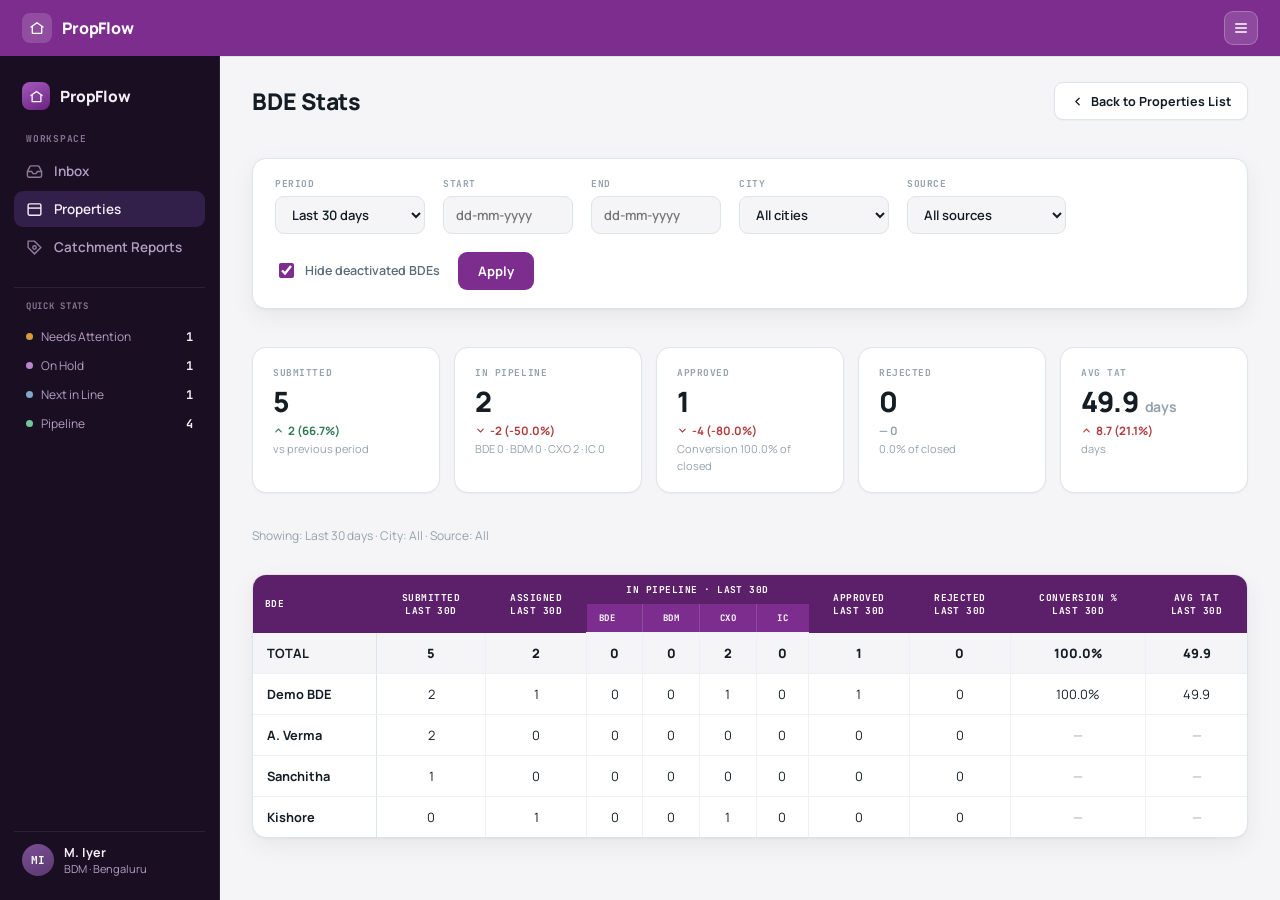
==== bde-stats.html @ 517efff6 "Initial commit: PropFlow UI prototype Static clickable prototype for the PropFlow Django-admin repla" ====
<!doctype html>
<html lang="en">
<head>
<meta charset="utf-8">
<meta name="viewport" content="width=device-width, initial-scale=1">
<title>BDE Stats — PropFlow</title>
<link rel="stylesheet" href="https://fonts.googleapis.com/css2?family=Manrope:wght@400;500;600;700;800&family=JetBrains+Mono:wght@400;500;600&display=swap">
<link rel="stylesheet" href="common.css">
<style>
  .app{width:100%;}
  .wrap{max-width:1240px; margin:0 auto; padding:26px 32px 60px;}
  .head{display:flex; align-items:center; justify-content:space-between; gap:20px; margin-bottom:20px;}
  h1{font-size:23px; font-weight:800; margin:0; letter-spacing:-.01em;}
  .backbtn{height:38px; padding:0 16px; border-radius:9px; background:var(--panel); color:var(--ink); font-size:12.5px; font-weight:700; display:inline-flex; align-items:center; gap:7px; border:1px solid var(--line); box-shadow:var(--shadow-sm); cursor:pointer;}
  .backbtn:hover{border-color:var(--accent); color:var(--accent);}
  .backbtn svg{width:13px;height:13px;}

  .filterbar{border:1px solid var(--line); border-radius:14px; background:var(--panel); box-shadow:var(--shadow-md); padding:18px 22px; display:flex; align-items:flex-end; gap:18px; flex-wrap:wrap; margin-bottom:20px;}
  .ffield{display:flex; flex-direction:column; gap:6px;}
  .ffield label{font-family:'JetBrains Mono',monospace; font-size:9.5px; font-weight:700; letter-spacing:.06em; text-transform:uppercase; color:var(--faint);}
  .ffield select, .ffield input{height:38px; padding:0 12px; border:1px solid var(--line); border-radius:9px; background:var(--paper); font-size:13px; font-weight:600; color:var(--ink); font-family:inherit;}
  .ffield select{min-width:150px; cursor:pointer;}
  .ffield input{width:130px; color:var(--muted);}
  .fcheck{display:flex; align-items:center; gap:8px; font-size:12.5px; font-weight:600; color:var(--muted); padding-bottom:9px;}
  .fcheck input{width:15px;height:15px; accent-color:var(--accent);}
  .applybtn{height:38px; padding:0 20px; border-radius:9px; background:var(--accent); color:#fff; font-size:13px; font-weight:700; border:none; cursor:pointer; box-shadow:var(--shadow-sm);}
  .applybtn:hover{filter:brightness(.96);}

  .kpis{display:grid; grid-template-columns:repeat(5, 1fr); gap:14px; margin-bottom:16px;}
  .kpi{border:1px solid var(--line); border-radius:14px; background:var(--panel); box-shadow:var(--shadow-sm); padding:18px 20px; animation:riseIn .3s ease-out both;}
  .kpi .k{font-family:'JetBrains Mono',monospace; font-size:9.5px; font-weight:700; letter-spacing:.06em; text-transform:uppercase; color:var(--faint); margin-bottom:8px;}
  .kpi .v{font-size:28px; font-weight:800; letter-spacing:-.01em; line-height:1;}
  .kpi .delta{font-size:11.5px; font-weight:700; margin-top:8px; display:flex; align-items:center; gap:4px;}
  .kpi .delta.up{color:var(--good);}
  .kpi .delta.down{color:var(--bad);}
  .kpi .delta svg{width:11px;height:11px;}
  .kpi .sub{font-size:11px; color:var(--faint); margin-top:3px; line-height:1.5;}

  .showing{font-size:12px; color:var(--faint); margin:0 0 12px;}

  .tablewrap{border:1px solid var(--line); border-radius:14px; overflow:hidden; background:var(--panel); box-shadow:var(--shadow-md); overflow-x:auto;}
  table{width:100%; border-collapse:collapse; font-size:12.8px; min-width:820px;}
  thead .grp{background:var(--accent-deep); color:#fff;}
  thead .grp th{font-family:'JetBrains Mono',monospace; font-size:9.5px; font-weight:700; letter-spacing:.05em; text-transform:uppercase; padding:8px 12px; border:none;}
  thead .cols th{background:var(--accent); color:#fff; font-family:'JetBrains Mono',monospace; font-size:9px; font-weight:700; letter-spacing:.05em; text-transform:uppercase; padding:8px 12px; border-right:1px solid rgba(255,255,255,.15);}
  thead .cols th:last-child{border-right:none;}
  th, td{text-align:center; padding:11px 14px; border-bottom:1px solid var(--line-soft); border-right:1px solid var(--line-soft);}
  th:first-child, td:first-child{text-align:left; border-right:1px solid var(--line);}
  tr:last-child td{border-bottom:none;}
  td:last-child, th:last-child{border-right:none;}
  tbody tr.total{background:var(--paper); font-weight:800;}
  tbody tr:not(.total):hover{background:var(--paper);}
  .bdename{font-weight:700;}
  .dash{color:var(--faint);}
</style>
</head>
<body>
<div class="gtopbar">
  <div class="brand">
    <div class="box"><svg viewBox="0 0 24 24" fill="none" stroke="#fff" stroke-width="2" stroke-linecap="round" stroke-linejoin="round"><path d="M3 10.5 12 4l9 6.5"/><path d="M5 9.5V20h14V9.5"/></svg></div>
    <div class="name">PropFlow</div>
  </div>
  <div class="usermenu">
    <div class="usermenu-btn" id="userMenuBtn"><svg viewBox="0 0 24 24" fill="none" stroke="currentColor" stroke-width="2" stroke-linecap="round"><path d="M4 6h16M4 12h16M4 18h16"/></svg></div>
    <div class="usermenu-dd" id="userMenuDd">
      <div class="usermenu-head">
        <div class="av" style="background:linear-gradient(155deg,#7c4f96,#5a3970);">MI</div>
        <div><div class="n">M. Iyer</div><div class="r">BDM &middot; Bengaluru</div></div>
      </div>
      <div class="usermenu-rows">
        <div class="usermenu-row"><span class="k">Email</span><span class="v">m.iyer@savomart.com</span></div>
        <div class="usermenu-row"><span class="k">Role</span><span class="v">BDM</span></div>
        <div class="usermenu-row"><span class="k">City access</span><span class="v">Bengaluru</span></div>
      </div>
      <button class="usermenu-out" id="userMenuSignOut">Sign out</button>
    </div>
  </div>
</div>
<div class="app">
  <div class="side">
    <div class="mark">
      <div class="box"><svg viewBox="0 0 24 24" fill="none" stroke="#fff" stroke-width="2" stroke-linecap="round" stroke-linejoin="round"><path d="M3 10.5 12 4l9 6.5"/><path d="M5 9.5V20h14V9.5"/></svg></div>
      <div class="name">PropFlow</div>
    </div>
    <div class="nav">
      <div class="navlabel">Workspace</div>
      <a class="nitem" href="inbox.html"><svg viewBox="0 0 24 24" fill="none" stroke="currentColor" stroke-width="2"><path d="M22 12h-6l-2 3h-4l-2-3H2"/><path d="M5.45 5.11 2 12v6a2 2 0 0 0 2 2h16a2 2 0 0 0 2-2v-6l-3.45-6.89A2 2 0 0 0 16.76 4H7.24a2 2 0 0 0-1.79 1.11Z"/></svg>Inbox</a>
      <a class="nitem on" href="dashboard.html"><svg viewBox="0 0 24 24" fill="none" stroke="currentColor" stroke-width="2"><rect x="3" y="4" width="18" height="16" rx="2"/><path d="M3 10h18"/></svg>Properties</a>
      <a class="nitem" href="catchment-reports.html"><svg viewBox="0 0 24 24" fill="none" stroke="currentColor" stroke-width="2"><path d="M3 3v9l9 9 9-9-9-9z"/><circle cx="12" cy="12" r="2.4"/></svg>Catchment Reports</a>
    </div>
    <div class="sidestats" id="sideStats"></div>
    <div class="sidebottom">
      <div class="av" style="width:32px;height:32px;font-size:11px;background:linear-gradient(155deg,#7c4f96,#5a3970);">MI</div>
      <div><div class="who-name">M. Iyer</div><div class="who-role">BDM &middot; Bengaluru</div></div>
    </div>
  </div>

  <div class="main">
    <div class="wrap">
      <div class="head">
        <h1>BDE Stats</h1>
        <a class="backbtn" href="dashboard.html"><svg viewBox="0 0 24 24" fill="none" stroke="currentColor" stroke-width="2.4" stroke-linecap="round" stroke-linejoin="round"><path d="m15 18-6-6 6-6"/></svg>Back to Properties List</a>
      </div>

      <div class="filterbar">
        <div class="ffield"><label>Period</label><select id="fPeriod"><option>Last 7 days</option><option selected>Last 30 days</option><option>Last 90 days</option><option>Custom range</option></select></div>
        <div class="ffield"><label>Start</label><input type="text" placeholder="dd-mm-yyyy" disabled></div>
        <div class="ffield"><label>End</label><input type="text" placeholder="dd-mm-yyyy" disabled></div>
        <div class="ffield"><label>City</label><select id="fCity"><option>All cities</option><option>Bangalore</option><option>Chennai</option><option>Hyderabad</option></select></div>
        <div class="ffield"><label>Source</label><select id="fSource"><option>All sources</option><option>Self</option><option>Consultant</option><option>Employee Referral</option></select></div>
        <label class="fcheck"><input type="checkbox" checked>Hide deactivated BDEs</label>
        <button class="applybtn" id="applyBtn">Apply</button>
      </div>

      <div class="kpis">
        <div class="kpi">
          <div class="k">Submitted</div>
          <div class="v">5</div>
          <div class="delta up"><svg viewBox="0 0 24 24" fill="none" stroke="currentColor" stroke-width="2.5" stroke-linecap="round"><path d="m18 15-6-6-6 6"/></svg>2 (66.7%)</div>
          <div class="sub">vs previous period</div>
        </div>
        <div class="kpi">
          <div class="k">In Pipeline</div>
          <div class="v">2</div>
          <div class="delta down"><svg viewBox="0 0 24 24" fill="none" stroke="currentColor" stroke-width="2.5" stroke-linecap="round"><path d="m6 9 6 6 6-6"/></svg>-2 (-50.0%)</div>
          <div class="sub">BDE 0 &middot; BDM 0 &middot; CXO 2 &middot; IC 0</div>
        </div>
        <div class="kpi">
          <div class="k">Approved</div>
          <div class="v">1</div>
          <div class="delta down"><svg viewBox="0 0 24 24" fill="none" stroke="currentColor" stroke-width="2.5" stroke-linecap="round"><path d="m6 9 6 6 6-6"/></svg>-4 (-80.0%)</div>
          <div class="sub">Conversion 100.0% of closed</div>
        </div>
        <div class="kpi">
          <div class="k">Rejected</div>
          <div class="v">0</div>
          <div class="delta" style="color:var(--faint);">&mdash; 0</div>
          <div class="sub">0.0% of closed</div>
        </div>
        <div class="kpi">
          <div class="k">Avg TAT</div>
          <div class="v">49.9 <span style="font-size:14px; font-weight:700; color:var(--faint);">days</span></div>
          <div class="delta down"><svg viewBox="0 0 24 24" fill="none" stroke="currentColor" stroke-width="2.5" stroke-linecap="round"><path d="m18 15-6-6-6 6"/></svg>8.7 (21.1%)</div>
          <div class="sub">days</div>
        </div>
      </div>

      <div class="showing">Showing: Last 30 days &middot; City: All &middot; Source: All</div>

      <div class="tablewrap">
        <table>
          <thead>
            <tr class="grp">
              <th rowspan="2">BDE</th>
              <th rowspan="2">Submitted<br>Last 30D</th>
              <th rowspan="2">Assigned<br>Last 30D</th>
              <th colspan="4">In Pipeline &middot; Last 30D</th>
              <th rowspan="2">Approved<br>Last 30D</th>
              <th rowspan="2">Rejected<br>Last 30D</th>
              <th rowspan="2">Conversion %<br>Last 30D</th>
              <th rowspan="2">Avg TAT<br>Last 30D</th>
            </tr>
            <tr class="cols"><th>BDE</th><th>BDM</th><th>CXO</th><th>IC</th></tr>
          </thead>
          <tbody id="rows"></tbody>
        </table>
      </div>
    </div>
  </div>
</div>

<script src="common.js"></script>
<script>
var ROWS = [
  { name:'TOTAL', total:true, submitted:5, assigned:2, bde:0, bdm:0, cxo:2, ic:0, approved:1, rejected:0, conv:'100.0%', tat:'49.9' },
  { name:'Demo BDE', submitted:2, assigned:1, bde:0, bdm:0, cxo:1, ic:0, approved:1, rejected:0, conv:'100.0%', tat:'49.9' },
  { name:'A. Verma', submitted:2, assigned:0, bde:0, bdm:0, cxo:0, ic:0, approved:0, rejected:0, conv:null, tat:null },
  { name:'Sanchitha', submitted:1, assigned:0, bde:0, bdm:0, cxo:0, ic:0, approved:0, rejected:0, conv:null, tat:null },
  { name:'Kishore', submitted:0, assigned:1, bde:0, bdm:0, cxo:1, ic:0, approved:0, rejected:0, conv:null, tat:null },
];

function cell(v) { return v === null || v === undefined ? '<span class="dash">&mdash;</span>' : v; }

document.getElementById('rows').innerHTML = ROWS.map(function (r) {
  return '<tr class="' + (r.total ? 'total' : '') + '">' +
    '<td class="bdename">' + r.name + '</td>' +
    '<td>' + r.submitted + '</td>' +
    '<td>' + r.assigned + '</td>' +
    '<td>' + r.bde + '</td><td>' + r.bdm + '</td><td>' + r.cxo + '</td><td>' + r.ic + '</td>' +
    '<td>' + r.approved + '</td>' +
    '<td>' + r.rejected + '</td>' +
    '<td>' + cell(r.conv) + '</td>' +
    '<td>' + cell(r.tat) + '</td>' +
    '</tr>';
}).join('');

document.getElementById('applyBtn').addEventListener('click', function () { showToast('Filters applied — showing demo data for this period.', 'info'); });

initUserMenu();
</script>
</body>
</html>
---- common.css ----
:root{
  --ink:#141c24; --muted:#5b6b78; --faint:#95a2ac;
  --line:#dfe4e8; --line-soft:#eef1f3; --paper:#f5f4f6; --panel:#ffffff;
  --accent:#7c2d8e; --accent-deep:#5c1f6a; --accent-soft:#f2e3f7; --accent-ink:#5a1a68;
  --good:#2f7a53; --good-bg:#e6f2ea;
  --pend:#a9740c; --pend-bg:#fbf1dc;
  --hold:#7c4f96; --hold-bg:#efe6f4;
  --bad:#ad3d3d; --bad-bg:#f8e8e8;
  --neut:#5b6b78; --neut-bg:#eef1f3;
  --shadow-sm:0 1px 2px rgba(20,28,36,.04);
  --shadow-md:0 1px 2px rgba(20,28,36,.04), 0 8px 24px rgba(20,28,36,.06);
  --shadow-lg:0 4px 10px rgba(20,28,36,.08), 0 20px 48px rgba(20,28,36,.14);

  --gtop-h:56px;
  --gtop-bg:#7c2d8e;
  --side-bg:#1a0f22; --side-bg-active:#33204a;
  --side-text:#f4eef7; --side-text-dim:#b39fc4; --side-border:rgba(255,255,255,.08);
}
*{box-sizing:border-box;}
html,body{margin:0; min-height:100%;}
body{font-family:'Manrope',-apple-system,BlinkMacSystemFont,'Segoe UI',sans-serif; background:var(--paper); color:var(--ink); -webkit-font-smoothing:antialiased;}
a{text-decoration:none; color:inherit;}
.mono{font-family:'JetBrains Mono',ui-monospace,monospace;}
button{font-family:inherit;}

@keyframes riseIn{from{opacity:0; transform:translateY(8px);} to{opacity:1; transform:translateY(0);}}
@keyframes fadeUp{from{opacity:0; transform:translateY(6px);} to{opacity:1; transform:translateY(0);}}
@keyframes slideIn{from{opacity:0; transform:translateY(14px) scale(.98);} to{opacity:1; transform:translateY(0) scale(1);}}
@keyframes pulse{0%,100%{box-shadow:0 0 0 0 rgba(63,110,133,.35);} 50%{box-shadow:0 0 0 5px rgba(63,110,133,0);}}
@keyframes pulseDot{0%,100%{transform:scale(1); opacity:1;} 50%{transform:scale(1.4); opacity:.5;}}
@keyframes pop{0%{transform:scale(.6); opacity:0;} 70%{transform:scale(1.08);} 100%{transform:scale(1); opacity:1;}}
@media (prefers-reduced-motion: reduce){ *{animation:none !important; transition:none !important;} }

/* ---------- Global top bar (brand + avatar, spans full width) ---------- */
.gtopbar{position:sticky; top:0; z-index:100; height:var(--gtop-h); background:var(--gtop-bg); display:flex; align-items:center; justify-content:space-between; padding:0 22px; box-shadow:0 1px 0 rgba(0,0,0,.08);}
.gtopbar .brand{display:flex; align-items:center; gap:10px;}
.gtopbar .brand .box{width:30px; height:30px; border-radius:8px; background:rgba(255,255,255,.16); display:flex; align-items:center; justify-content:center; flex:none;}
.gtopbar .brand .box svg{width:16px;height:16px;}
.gtopbar .brand .name{font-size:16px; font-weight:800; color:#fff; letter-spacing:-.01em;}
.gtopbar .usermenu-btn{background:rgba(255,255,255,.14); border-color:rgba(255,255,255,.24); color:#fff;}
.gtopbar .usermenu-btn:hover{background:rgba(255,255,255,.22); border-color:rgba(255,255,255,.4); color:#fff;}

/* ---------- App shell: sidebar ---------- */
.app{display:flex; align-items:flex-start; min-height:calc(100vh - var(--gtop-h));}
.side{width:220px; flex:none; background:var(--side-bg); border-right:1px solid var(--side-border); display:flex; flex-direction:column; padding:20px 14px; position:sticky; top:var(--gtop-h); height:calc(100vh - var(--gtop-h));}
.mark{display:flex; align-items:center; gap:10px; padding:6px 8px 22px;}
.mark .box{width:28px; height:28px; border-radius:8px; background:linear-gradient(155deg,#a558bd,#6a2380); display:flex; align-items:center; justify-content:center; box-shadow:var(--shadow-sm); flex:none;}
.mark svg{width:15px;height:15px;}
.mark .name{font-size:15.5px; font-weight:800; letter-spacing:-.01em; color:var(--side-text);}
.nav{display:flex; flex-direction:column; gap:2px;}
.nitem{display:flex; align-items:center; gap:11px; padding:9px 12px; border-radius:9px; font-size:13.5px; font-weight:600; color:var(--side-text-dim); cursor:pointer; transition:background .15s;}
.nitem:hover{background:rgba(255,255,255,.06);}
.nitem svg{width:17px;height:17px; flex:none; opacity:.75;}
.nitem.on{background:var(--side-bg-active); color:var(--side-text);}
.nitem.on svg{opacity:1;}
.navlabel{font-family:'JetBrains Mono',monospace; font-size:9.5px; font-weight:700; letter-spacing:.08em; text-transform:uppercase; color:var(--side-text-dim); opacity:.7; padding:0 12px; margin-bottom:6px;}

.sidestats{margin-top:22px; padding:12px 12px 4px; border-top:1px solid var(--side-border);}
.sidestats-label{font-family:'JetBrains Mono',monospace; font-size:9px; font-weight:700; letter-spacing:.08em; text-transform:uppercase; color:var(--side-text-dim); opacity:.7; margin-bottom:10px;}
.sidestats-row{display:flex; align-items:center; gap:8px; padding:6px 0; font-size:12px;}
.sidestats-dot{width:7px;height:7px;border-radius:50%; flex:none;}
.sidestats-k{color:var(--side-text-dim); flex:1; min-width:0;}
.sidestats-v{color:var(--side-text); font-weight:700; font-family:'JetBrains Mono',monospace;}

.sidebottom{margin-top:auto; padding:12px 8px 4px; border-top:1px solid var(--side-border); display:flex; align-items:center; gap:10px;}
.av{border-radius:50%; display:flex; align-items:center; justify-content:center; font-family:'JetBrains Mono',monospace; font-weight:700; color:#fff; flex:none;}
.who-name{font-size:12.5px; font-weight:700; color:var(--side-text);}
.who-role{font-size:11px; color:var(--side-text-dim);}

.main{flex:1; min-width:0;}

/* ---------- Responsive: sidebar becomes a fixed bottom tab bar on phone widths ---------- */
@media (max-width: 720px){
  .gtopbar{padding:0 14px;}
  .gtopbar .brand .name{font-size:14.5px;}
  .app{flex-direction:column;}
  .side{
    position:fixed; left:0; right:0; bottom:0; top:auto; z-index:90;
    width:100%; height:auto; flex-direction:row; align-items:stretch;
    padding:6px 4px calc(6px + env(safe-area-inset-bottom));
    border-right:none; border-top:1px solid var(--side-border);
    box-shadow:0 -4px 16px rgba(0,0,0,.18);
  }
  .side .mark, .side .navlabel, .side .sidebottom{display:none;}
  .side .nav{flex-direction:row; flex:1; gap:0; justify-content:space-around;}
  .side .nitem{flex-direction:column; gap:3px; padding:6px 4px; font-size:9.5px; text-align:center; border-radius:9px; flex:1;}
  .side .nitem svg{width:19px;height:19px;}
  .main{flex:none; width:100%; max-width:100%; padding-bottom:64px;}
}
.crumbbar{height:52px; border-bottom:1px solid var(--line); background:var(--panel); display:flex; align-items:center; justify-content:space-between; padding:0 32px; gap:8px;}
.crumb{font-size:12.5px; color:var(--faint); display:flex; align-items:center; gap:6px;}
.crumb b{color:var(--muted); font-weight:600;}
.crumb a.back{display:inline-flex; align-items:center; gap:5px; color:var(--accent); font-weight:600;}
.crumb a.back svg{width:13px;height:13px;}
.crumb a.back:hover{color:var(--accent-deep, var(--accent-ink));}
.crumb a:not(.back){color:var(--muted);}
.crumb a:not(.back):hover{color:var(--accent); text-decoration:underline;}
.presence{display:flex; align-items:center; gap:10px;}
.pavs{display:flex;}
.pavs .av{width:24px;height:24px;font-size:9px; border:2px solid var(--panel); margin-left:-8px;}
.pavs .av:first-child{margin-left:0;}
.livewrap{display:flex; align-items:center; gap:6px; font-size:11.5px; color:var(--muted); font-weight:600;}
.livedot{width:7px;height:7px;border-radius:50%; background:var(--good); position:relative;}
.livedot::after{content:""; position:absolute; inset:0; border-radius:50%; background:var(--good); animation:pulseDot 1.8s ease-in-out infinite;}

.wrap{max-width:1180px; margin:0 auto; padding:26px 32px 60px; display:flex; flex-direction:column; gap:18px;}

/* ---------- shared status / pill / badge ---------- */
.status{display:inline-flex; align-items:center; gap:6px; font-size:11.5px; font-weight:700; padding:5px 12px; border-radius:100px; transition:all .25s;}
.dot{width:6px;height:6px;border-radius:50%;background:currentColor;}
.reset{font-size:11.5px; font-weight:600; color:var(--faint); cursor:pointer; display:flex; align-items:center; gap:5px; background:none; border:none; padding:0;}
.reset:hover{color:var(--accent);}
.reset svg{width:12px;height:12px;}

/* ---------- toast ---------- */
.toast{position:fixed; right:32px; bottom:28px; background:var(--ink); color:#fff; padding:14px 18px; border-radius:12px; display:flex; align-items:center; gap:12px; box-shadow:var(--shadow-lg); z-index:200; opacity:0; pointer-events:none; transform:translateY(10px); transition:opacity .25s, transform .25s;}
.toast.show{opacity:1; transform:translateY(0); animation:slideIn .3s cubic-bezier(.2,.9,.3,1.3) both;}
.toast-ic{width:28px;height:28px;border-radius:8px; background:rgba(255,255,255,.14); display:flex; align-items:center; justify-content:center; flex:none;}
.toast-ic svg{width:15px;height:15px;}
.toast-t{font-size:13px; font-weight:600; max-width:300px; line-height:1.4;}

/* ---------- generic buttons ---------- */
.hbtn{height:38px; padding:0 16px; border-radius:9px; font-size:12.5px; font-weight:700; display:inline-flex; align-items:center; gap:7px; border:1px solid var(--line); background:var(--panel); cursor:pointer; transition:transform .1s, filter .1s;}
.hbtn:hover{filter:brightness(.97); transform:translateY(-1px);}
.hbtn.primary{background:var(--accent); color:#fff; border-color:var(--accent); box-shadow:var(--shadow-sm);}
.hbtn svg{width:14px;height:14px;}

/* ---------- top-right user menu ---------- */
.usermenu{position:relative;}
.usermenu-btn{width:34px; height:34px; border-radius:9px; border:1px solid var(--line); background:var(--panel); display:flex; align-items:center; justify-content:center; cursor:pointer; color:var(--muted); transition:border-color .15s, background .15s;}
.usermenu-btn:hover{border-color:var(--accent); color:var(--accent);}
.usermenu-btn svg{width:16px;height:16px;}
.usermenu-dd{position:absolute; top:calc(100% + 8px); right:0; width:260px; background:var(--panel); border:1px solid var(--line); border-radius:14px; box-shadow:var(--shadow-lg); padding:16px; z-index:150; opacity:0; pointer-events:none; transform:translateY(-6px); transition:opacity .15s, transform .15s;}
.usermenu-dd.open{opacity:1; pointer-events:auto; transform:translateY(0);}
.usermenu-head{display:flex; align-items:center; gap:11px; padding-bottom:14px; border-bottom:1px solid var(--line-soft); margin-bottom:12px;}
.usermenu-head .av{width:38px;height:38px;font-size:13px;}
.usermenu-head .n{font-size:13.5px; font-weight:700;}
.usermenu-head .r{font-size:11px; color:var(--faint); margin-top:1px;}
.usermenu-rows{display:flex; flex-direction:column; gap:9px; margin-bottom:12px;}
.usermenu-row{display:flex; justify-content:space-between; font-size:12px;}
.usermenu-row .k{color:var(--faint);}
.usermenu-row .v{color:var(--muted); font-weight:600;}
.usermenu-out{width:100%; height:36px; border-radius:8px; border:1px solid var(--line); background:var(--paper); color:var(--muted); font-size:12.5px; font-weight:600; cursor:pointer; font-family:inherit;}
.usermenu-out:hover{border-color:var(--bad); color:var(--bad);}

.usermenu-switch{margin-bottom:12px; padding-bottom:12px; border-bottom:1px solid var(--line-soft);}
.usermenu-switch-label{font-family:'JetBrains Mono',monospace; font-size:9px; font-weight:700; letter-spacing:.06em; text-transform:uppercase; color:var(--faint); margin-bottom:8px;}
.usermenu-switch-list{display:flex; flex-direction:column; gap:2px; max-height:220px; overflow-y:auto;}
.usermenu-switch-btn{display:flex; align-items:center; gap:9px; padding:6px 7px; border-radius:8px; cursor:pointer; transition:background .12s;}
.usermenu-switch-btn:hover{background:var(--paper);}
.usermenu-switch-btn.on{background:var(--accent-soft);}
.usermenu-switch-btn .av{width:26px;height:26px;font-size:9.5px; flex:none;}
.usermenu-switch-btn .swn{display:block; font-size:12px; font-weight:700; color:var(--ink);}
.usermenu-switch-btn .swr{display:block; font-size:10.5px; color:var(--faint);}

/* ---------- sticky section sub-nav ---------- */
.subnav{position:sticky; top:52px; z-index:40; background:var(--panel); border-bottom:1px solid var(--line); display:flex; gap:4px; padding:0 32px;}
.subnav a{padding:14px 4px; margin-right:22px; font-size:13px; font-weight:600; color:var(--faint); border-bottom:2px solid transparent; cursor:pointer; transition:color .15s, border-color .15s;}
.subnav a:hover{color:var(--muted);}
.subnav a.on{color:var(--accent-ink); border-color:var(--accent);}

/* ---------- horizontal flow stepper ---------- */
.flow{display:flex; align-items:center; margin-top:16px;}
.flowstep{display:flex; flex-direction:column; align-items:center; flex:1; position:relative;}
.flowstep .fdot{width:24px; height:24px; border-radius:50%; display:flex; align-items:center; justify-content:center; border:2px solid var(--line); background:var(--panel); color:var(--faint); z-index:1;}
.flowstep .fdot svg{width:12px;height:12px;}
.flowstep.done .fdot{background:var(--good); border-color:var(--good); color:#fff;}
.flowstep.current .fdot{background:var(--accent); border-color:var(--accent); color:#fff; animation:pulse 2.2s ease-in-out infinite;}
.flowstep.rejected .fdot{background:var(--bad); border-color:var(--bad); color:#fff;}
.flowstep.hold .fdot{background:var(--hold); border-color:var(--hold); color:#fff;}
.flowstep .flbl{font-size:10.5px; font-weight:700; color:var(--muted); margin-top:7px; text-align:center;}
.flowstep.done .flbl, .flowstep.current .flbl{color:var(--ink);}
.flowstep .fline{position:absolute; top:11px; left:calc(50% + 16px); right:calc(-50% + 16px); height:2px; background:var(--line);}
.flowstep.done .fline{background:var(--good);}
.flowstep:last-child .fline{display:none;}
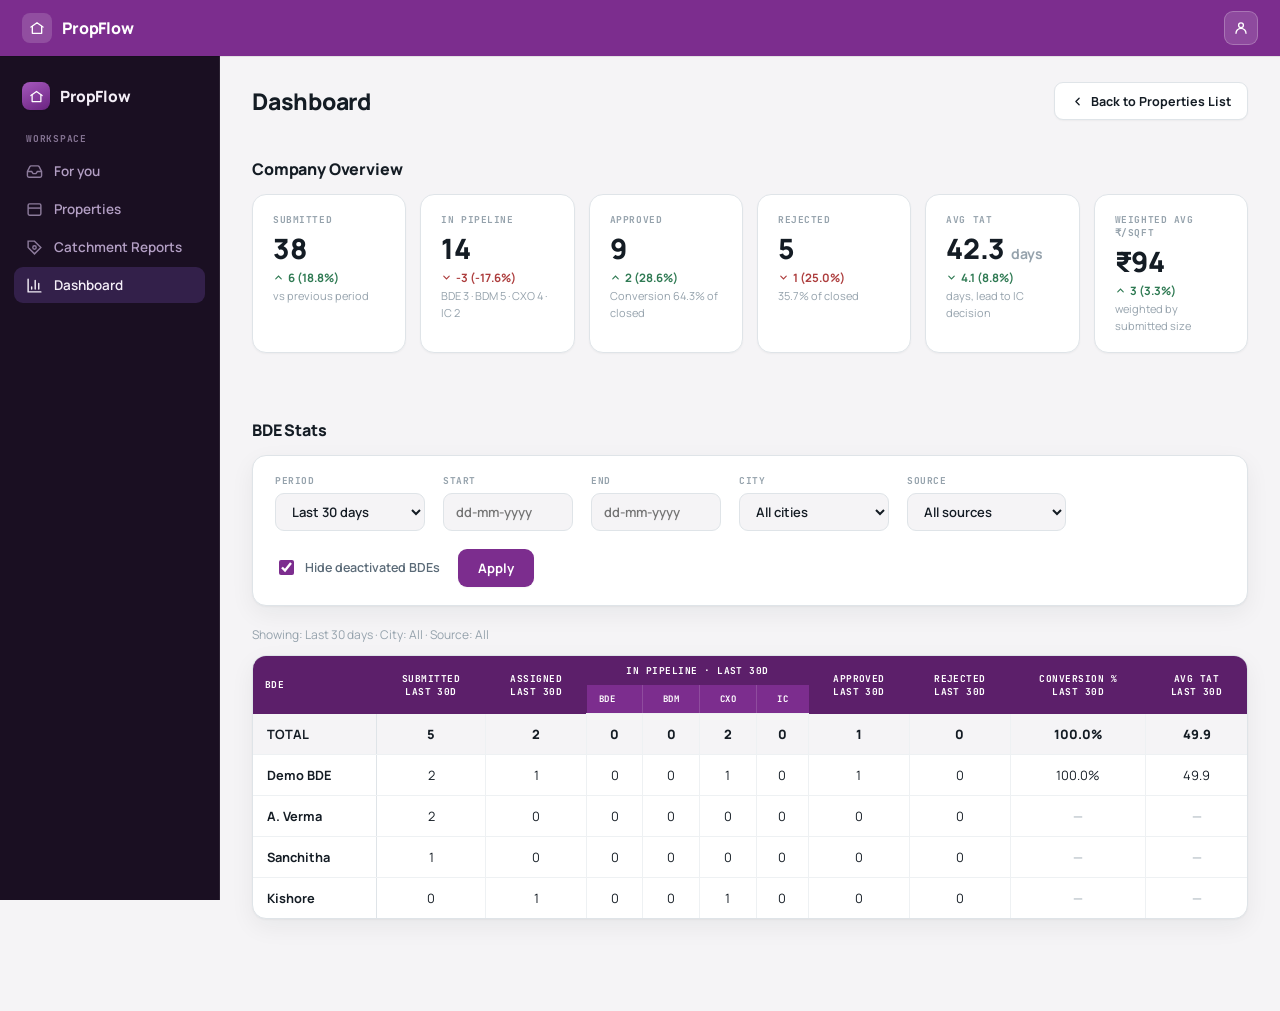
==== commit aa22bc1b: "Rework Inbox/Properties nav, add BDE Stats dashboard, restructure Property Detail - Rename Inbox to " ====
--- a/bde-stats.html
+++ b/bde-stats.html
@@ -26,7 +26,9 @@
   .applybtn{height:38px; padding:0 20px; border-radius:9px; background:var(--accent); color:#fff; font-size:13px; font-weight:700; border:none; cursor:pointer; box-shadow:var(--shadow-sm);}
   .applybtn:hover{filter:brightness(.96);}
 
-  .kpis{display:grid; grid-template-columns:repeat(5, 1fr); gap:14px; margin-bottom:16px;}
+  .sectiontitle{font-size:16px; font-weight:800; margin:0 0 14px; letter-spacing:-.01em;}
+  .section{margin-bottom:32px;}
+  .kpis{display:grid; grid-template-columns:repeat(6, 1fr); gap:14px; margin-bottom:16px;}
   .kpi{border:1px solid var(--line); border-radius:14px; background:var(--panel); box-shadow:var(--shadow-sm); padding:18px 20px; animation:riseIn .3s ease-out both;}
   .kpi .k{font-family:'JetBrains Mono',monospace; font-size:9.5px; font-weight:700; letter-spacing:.06em; text-transform:uppercase; color:var(--faint); margin-bottom:8px;}
   .kpi .v{font-size:28px; font-weight:800; letter-spacing:-.01em; line-height:1;}
@@ -52,6 +54,14 @@
   tbody tr:not(.total):hover{background:var(--paper);}
   .bdename{font-weight:700;}
   .dash{color:var(--faint);}
+
+  @media (max-width: 900px){
+    .kpis{grid-template-columns:repeat(3, 1fr);}
+  }
+  @media (max-width: 560px){
+    .kpis{grid-template-columns:repeat(2, 1fr);}
+    .filterbar{align-items:stretch;}
+  }
 </style>
 </head>
 <body>
@@ -61,7 +71,7 @@
     <div class="name">PropFlow</div>
   </div>
   <div class="usermenu">
-    <div class="usermenu-btn" id="userMenuBtn"><svg viewBox="0 0 24 24" fill="none" stroke="currentColor" stroke-width="2" stroke-linecap="round"><path d="M4 6h16M4 12h16M4 18h16"/></svg></div>
+    <div class="usermenu-btn" id="userMenuBtn"><svg viewBox="0 0 24 24" fill="none" stroke="currentColor" stroke-width="2" stroke-linecap="round" stroke-linejoin="round"><circle cx="12" cy="8" r="3.6"/><path d="M4.5 20c0-4.1 3.4-7.5 7.5-7.5s7.5 3.4 7.5 7.5"/></svg></div>
     <div class="usermenu-dd" id="userMenuDd">
       <div class="usermenu-head">
         <div class="av" style="background:linear-gradient(155deg,#7c4f96,#5a3970);">MI</div>
@@ -84,86 +94,95 @@
     </div>
     <div class="nav">
       <div class="navlabel">Workspace</div>
-      <a class="nitem" href="inbox.html"><svg viewBox="0 0 24 24" fill="none" stroke="currentColor" stroke-width="2"><path d="M22 12h-6l-2 3h-4l-2-3H2"/><path d="M5.45 5.11 2 12v6a2 2 0 0 0 2 2h16a2 2 0 0 0 2-2v-6l-3.45-6.89A2 2 0 0 0 16.76 4H7.24a2 2 0 0 0-1.79 1.11Z"/></svg>Inbox</a>
-      <a class="nitem on" href="dashboard.html"><svg viewBox="0 0 24 24" fill="none" stroke="currentColor" stroke-width="2"><rect x="3" y="4" width="18" height="16" rx="2"/><path d="M3 10h18"/></svg>Properties</a>
+      <a class="nitem" href="inbox.html"><svg viewBox="0 0 24 24" fill="none" stroke="currentColor" stroke-width="2"><path d="M22 12h-6l-2 3h-4l-2-3H2"/><path d="M5.45 5.11 2 12v6a2 2 0 0 0 2 2h16a2 2 0 0 0 2-2v-6l-3.45-6.89A2 2 0 0 0 16.76 4H7.24a2 2 0 0 0-1.79 1.11Z"/></svg>For you</a>
+      <a class="nitem" href="dashboard.html"><svg viewBox="0 0 24 24" fill="none" stroke="currentColor" stroke-width="2"><rect x="3" y="4" width="18" height="16" rx="2"/><path d="M3 10h18"/></svg>Properties</a>
       <a class="nitem" href="catchment-reports.html"><svg viewBox="0 0 24 24" fill="none" stroke="currentColor" stroke-width="2"><path d="M3 3v9l9 9 9-9-9-9z"/><circle cx="12" cy="12" r="2.4"/></svg>Catchment Reports</a>
-    </div>
-    <div class="sidestats" id="sideStats"></div>
-    <div class="sidebottom">
-      <div class="av" style="width:32px;height:32px;font-size:11px;background:linear-gradient(155deg,#7c4f96,#5a3970);">MI</div>
-      <div><div class="who-name">M. Iyer</div><div class="who-role">BDM &middot; Bengaluru</div></div>
+      <a class="nitem on" href="bde-stats.html"><svg viewBox="0 0 24 24" fill="none" stroke="currentColor" stroke-width="2" stroke-linecap="round" stroke-linejoin="round"><path d="M3 3v18h18"/><path d="M18 17V9M13 17V5M8 17v-3"/></svg>Dashboard</a>
     </div>
   </div>
 
   <div class="main">
     <div class="wrap">
       <div class="head">
-        <h1>BDE Stats</h1>
+        <h1>Dashboard</h1>
         <a class="backbtn" href="dashboard.html"><svg viewBox="0 0 24 24" fill="none" stroke="currentColor" stroke-width="2.4" stroke-linecap="round" stroke-linejoin="round"><path d="m15 18-6-6 6-6"/></svg>Back to Properties List</a>
       </div>
 
-      <div class="filterbar">
-        <div class="ffield"><label>Period</label><select id="fPeriod"><option>Last 7 days</option><option selected>Last 30 days</option><option>Last 90 days</option><option>Custom range</option></select></div>
-        <div class="ffield"><label>Start</label><input type="text" placeholder="dd-mm-yyyy" disabled></div>
-        <div class="ffield"><label>End</label><input type="text" placeholder="dd-mm-yyyy" disabled></div>
-        <div class="ffield"><label>City</label><select id="fCity"><option>All cities</option><option>Bangalore</option><option>Chennai</option><option>Hyderabad</option></select></div>
-        <div class="ffield"><label>Source</label><select id="fSource"><option>All sources</option><option>Self</option><option>Consultant</option><option>Employee Referral</option></select></div>
-        <label class="fcheck"><input type="checkbox" checked>Hide deactivated BDEs</label>
-        <button class="applybtn" id="applyBtn">Apply</button>
-      </div>
-
-      <div class="kpis">
-        <div class="kpi">
-          <div class="k">Submitted</div>
-          <div class="v">5</div>
-          <div class="delta up"><svg viewBox="0 0 24 24" fill="none" stroke="currentColor" stroke-width="2.5" stroke-linecap="round"><path d="m18 15-6-6-6 6"/></svg>2 (66.7%)</div>
-          <div class="sub">vs previous period</div>
+      <div class="section">
+        <div class="sectiontitle">Company Overview</div>
+        <div class="kpis">
+          <div class="kpi">
+            <div class="k">Submitted</div>
+            <div class="v">38</div>
+            <div class="delta up"><svg viewBox="0 0 24 24" fill="none" stroke="currentColor" stroke-width="2.5" stroke-linecap="round"><path d="m18 15-6-6-6 6"/></svg>6 (18.8%)</div>
+            <div class="sub">vs previous period</div>
+          </div>
+          <div class="kpi">
+            <div class="k">In Pipeline</div>
+            <div class="v">14</div>
+            <div class="delta down"><svg viewBox="0 0 24 24" fill="none" stroke="currentColor" stroke-width="2.5" stroke-linecap="round"><path d="m6 9 6 6 6-6"/></svg>-3 (-17.6%)</div>
+            <div class="sub">BDE 3 &middot; BDM 5 &middot; CXO 4 &middot; IC 2</div>
+          </div>
+          <div class="kpi">
+            <div class="k">Approved</div>
+            <div class="v">9</div>
+            <div class="delta up"><svg viewBox="0 0 24 24" fill="none" stroke="currentColor" stroke-width="2.5" stroke-linecap="round"><path d="m18 15-6-6-6 6"/></svg>2 (28.6%)</div>
+            <div class="sub">Conversion 64.3% of closed</div>
+          </div>
+          <div class="kpi">
+            <div class="k">Rejected</div>
+            <div class="v">5</div>
+            <div class="delta down" style="color:var(--bad);"><svg viewBox="0 0 24 24" fill="none" stroke="currentColor" stroke-width="2.5" stroke-linecap="round"><path d="m6 9 6 6 6-6"/></svg>1 (25.0%)</div>
+            <div class="sub">35.7% of closed</div>
+          </div>
+          <div class="kpi">
+            <div class="k">Avg TAT</div>
+            <div class="v">42.3 <span style="font-size:14px; font-weight:700; color:var(--faint);">days</span></div>
+            <div class="delta up"><svg viewBox="0 0 24 24" fill="none" stroke="currentColor" stroke-width="2.5" stroke-linecap="round"><path d="m6 9 6 6 6-6"/></svg>4.1 (8.8%)</div>
+            <div class="sub">days, lead to IC decision</div>
+          </div>
+          <div class="kpi">
+            <div class="k">Weighted Avg &#8377;/sqft</div>
+            <div class="v">&#8377;94</div>
+            <div class="delta up"><svg viewBox="0 0 24 24" fill="none" stroke="currentColor" stroke-width="2.5" stroke-linecap="round"><path d="m18 15-6-6-6 6"/></svg>3 (3.3%)</div>
+            <div class="sub">weighted by submitted size</div>
+          </div>
         </div>
-        <div class="kpi">
-          <div class="k">In Pipeline</div>
-          <div class="v">2</div>
-          <div class="delta down"><svg viewBox="0 0 24 24" fill="none" stroke="currentColor" stroke-width="2.5" stroke-linecap="round"><path d="m6 9 6 6 6-6"/></svg>-2 (-50.0%)</div>
-          <div class="sub">BDE 0 &middot; BDM 0 &middot; CXO 2 &middot; IC 0</div>
+      </div>
+
+      <div class="section">
+        <div class="sectiontitle">BDE Stats</div>
+
+        <div class="filterbar">
+          <div class="ffield"><label>Period</label><select id="fPeriod"><option>Last 7 days</option><option selected>Last 30 days</option><option>Last 90 days</option><option>Custom range</option></select></div>
+          <div class="ffield"><label>Start</label><input type="text" placeholder="dd-mm-yyyy" disabled></div>
+          <div class="ffield"><label>End</label><input type="text" placeholder="dd-mm-yyyy" disabled></div>
+          <div class="ffield"><label>City</label><select id="fCity"><option>All cities</option><option>Bangalore</option><option>Chennai</option><option>Hyderabad</option></select></div>
+          <div class="ffield"><label>Source</label><select id="fSource"><option>All sources</option><option>Self</option><option>Consultant</option><option>Employee Referral</option></select></div>
+          <label class="fcheck"><input type="checkbox" checked>Hide deactivated BDEs</label>
+          <button class="applybtn" id="applyBtn">Apply</button>
         </div>
-        <div class="kpi">
-          <div class="k">Approved</div>
-          <div class="v">1</div>
-          <div class="delta down"><svg viewBox="0 0 24 24" fill="none" stroke="currentColor" stroke-width="2.5" stroke-linecap="round"><path d="m6 9 6 6 6-6"/></svg>-4 (-80.0%)</div>
-          <div class="sub">Conversion 100.0% of closed</div>
+
+        <div class="showing">Showing: Last 30 days &middot; City: All &middot; Source: All</div>
+
+        <div class="tablewrap">
+          <table>
+            <thead>
+              <tr class="grp">
+                <th rowspan="2">BDE</th>
+                <th rowspan="2">Submitted<br>Last 30D</th>
+                <th rowspan="2">Assigned<br>Last 30D</th>
+                <th colspan="4">In Pipeline &middot; Last 30D</th>
+                <th rowspan="2">Approved<br>Last 30D</th>
+                <th rowspan="2">Rejected<br>Last 30D</th>
+                <th rowspan="2">Conversion %<br>Last 30D</th>
+                <th rowspan="2">Avg TAT<br>Last 30D</th>
+              </tr>
+              <tr class="cols"><th>BDE</th><th>BDM</th><th>CXO</th><th>IC</th></tr>
+            </thead>
+            <tbody id="rows"></tbody>
+          </table>
         </div>
-        <div class="kpi">
-          <div class="k">Rejected</div>
-          <div class="v">0</div>
-          <div class="delta" style="color:var(--faint);">&mdash; 0</div>
-          <div class="sub">0.0% of closed</div>
-        </div>
-        <div class="kpi">
-          <div class="k">Avg TAT</div>
-          <div class="v">49.9 <span style="font-size:14px; font-weight:700; color:var(--faint);">days</span></div>
-          <div class="delta down"><svg viewBox="0 0 24 24" fill="none" stroke="currentColor" stroke-width="2.5" stroke-linecap="round"><path d="m18 15-6-6-6 6"/></svg>8.7 (21.1%)</div>
-          <div class="sub">days</div>
-        </div>
-      </div>
-
-      <div class="showing">Showing: Last 30 days &middot; City: All &middot; Source: All</div>
-
-      <div class="tablewrap">
-        <table>
-          <thead>
-            <tr class="grp">
-              <th rowspan="2">BDE</th>
-              <th rowspan="2">Submitted<br>Last 30D</th>
-              <th rowspan="2">Assigned<br>Last 30D</th>
-              <th colspan="4">In Pipeline &middot; Last 30D</th>
-              <th rowspan="2">Approved<br>Last 30D</th>
-              <th rowspan="2">Rejected<br>Last 30D</th>
-              <th rowspan="2">Conversion %<br>Last 30D</th>
-              <th rowspan="2">Avg TAT<br>Last 30D</th>
-            </tr>
-            <tr class="cols"><th>BDE</th><th>BDM</th><th>CXO</th><th>IC</th></tr>
-          </thead>
-          <tbody id="rows"></tbody>
-        </table>
       </div>
     </div>
   </div>
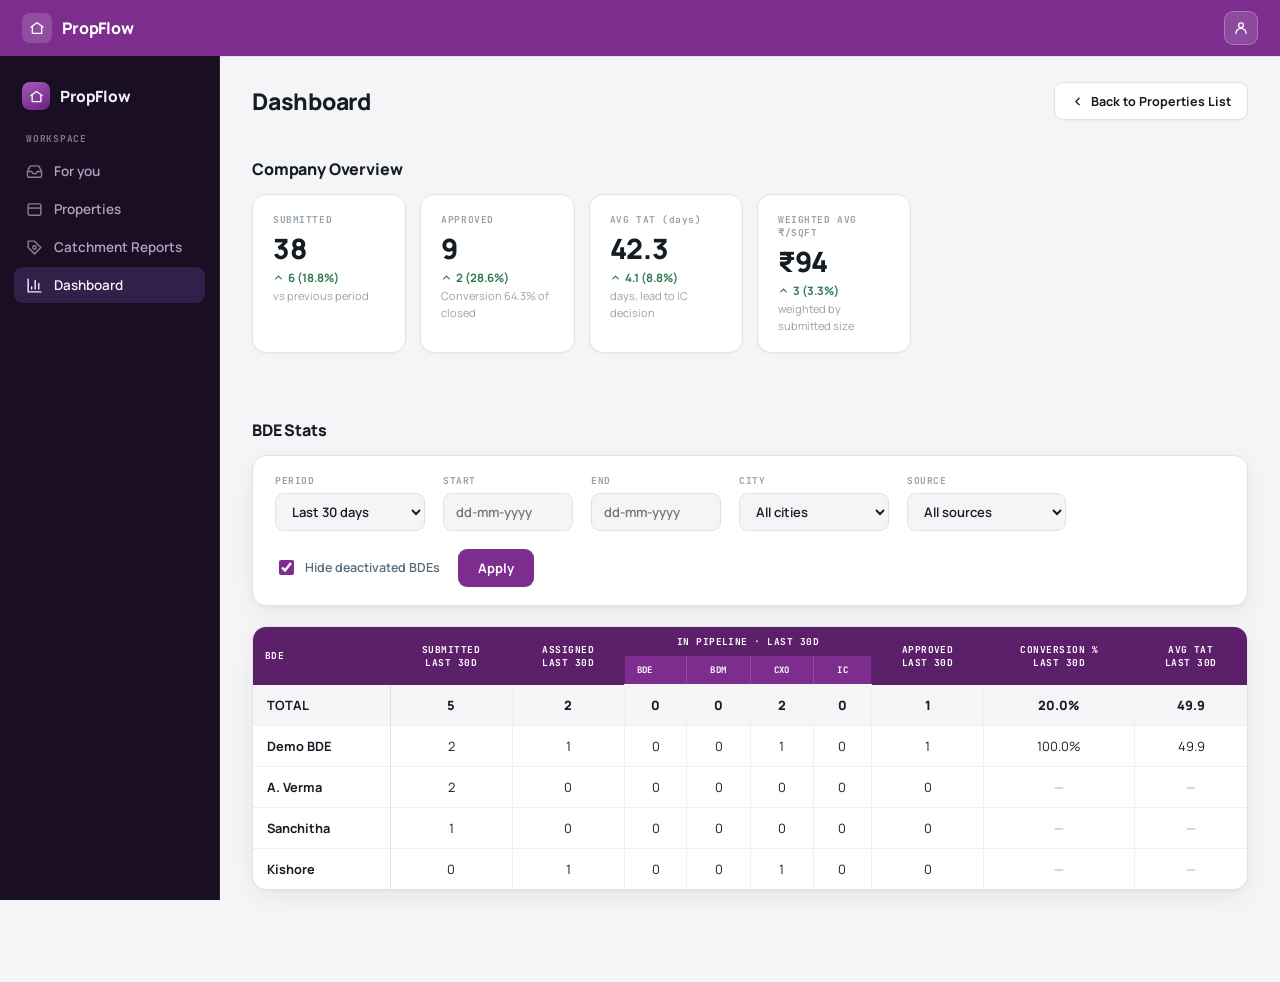
==== commit 82718a15: "Competition & Catchment redesign, Attachments, BDE Stats filters - Competition & Catchment: adds a N" ====
--- a/bde-stats.html
+++ b/bde-stats.html
@@ -38,7 +38,6 @@
   .kpi .delta svg{width:11px;height:11px;}
   .kpi .sub{font-size:11px; color:var(--faint); margin-top:3px; line-height:1.5;}
 
-  .showing{font-size:12px; color:var(--faint); margin:0 0 12px;}
 
   .tablewrap{border:1px solid var(--line); border-radius:14px; overflow:hidden; background:var(--panel); box-shadow:var(--shadow-md); overflow-x:auto;}
   table{width:100%; border-collapse:collapse; font-size:12.8px; min-width:820px;}
@@ -110,44 +109,7 @@
 
       <div class="section">
         <div class="sectiontitle">Company Overview</div>
-        <div class="kpis">
-          <div class="kpi">
-            <div class="k">Submitted</div>
-            <div class="v">38</div>
-            <div class="delta up"><svg viewBox="0 0 24 24" fill="none" stroke="currentColor" stroke-width="2.5" stroke-linecap="round"><path d="m18 15-6-6-6 6"/></svg>6 (18.8%)</div>
-            <div class="sub">vs previous period</div>
-          </div>
-          <div class="kpi">
-            <div class="k">In Pipeline</div>
-            <div class="v">14</div>
-            <div class="delta down"><svg viewBox="0 0 24 24" fill="none" stroke="currentColor" stroke-width="2.5" stroke-linecap="round"><path d="m6 9 6 6 6-6"/></svg>-3 (-17.6%)</div>
-            <div class="sub">BDE 3 &middot; BDM 5 &middot; CXO 4 &middot; IC 2</div>
-          </div>
-          <div class="kpi">
-            <div class="k">Approved</div>
-            <div class="v">9</div>
-            <div class="delta up"><svg viewBox="0 0 24 24" fill="none" stroke="currentColor" stroke-width="2.5" stroke-linecap="round"><path d="m18 15-6-6-6 6"/></svg>2 (28.6%)</div>
-            <div class="sub">Conversion 64.3% of closed</div>
-          </div>
-          <div class="kpi">
-            <div class="k">Rejected</div>
-            <div class="v">5</div>
-            <div class="delta down" style="color:var(--bad);"><svg viewBox="0 0 24 24" fill="none" stroke="currentColor" stroke-width="2.5" stroke-linecap="round"><path d="m6 9 6 6 6-6"/></svg>1 (25.0%)</div>
-            <div class="sub">35.7% of closed</div>
-          </div>
-          <div class="kpi">
-            <div class="k">Avg TAT</div>
-            <div class="v">42.3 <span style="font-size:14px; font-weight:700; color:var(--faint);">days</span></div>
-            <div class="delta up"><svg viewBox="0 0 24 24" fill="none" stroke="currentColor" stroke-width="2.5" stroke-linecap="round"><path d="m6 9 6 6 6-6"/></svg>4.1 (8.8%)</div>
-            <div class="sub">days, lead to IC decision</div>
-          </div>
-          <div class="kpi">
-            <div class="k">Weighted Avg &#8377;/sqft</div>
-            <div class="v">&#8377;94</div>
-            <div class="delta up"><svg viewBox="0 0 24 24" fill="none" stroke="currentColor" stroke-width="2.5" stroke-linecap="round"><path d="m18 15-6-6-6 6"/></svg>3 (3.3%)</div>
-            <div class="sub">weighted by submitted size</div>
-          </div>
-        </div>
+        <div class="kpis" id="kpis"></div>
       </div>
 
       <div class="section">
@@ -157,26 +119,23 @@
           <div class="ffield"><label>Period</label><select id="fPeriod"><option>Last 7 days</option><option selected>Last 30 days</option><option>Last 90 days</option><option>Custom range</option></select></div>
           <div class="ffield"><label>Start</label><input type="text" placeholder="dd-mm-yyyy" disabled></div>
           <div class="ffield"><label>End</label><input type="text" placeholder="dd-mm-yyyy" disabled></div>
-          <div class="ffield"><label>City</label><select id="fCity"><option>All cities</option><option>Bangalore</option><option>Chennai</option><option>Hyderabad</option></select></div>
+          <div class="ffield"><label>City</label><select id="fCity"><option>All cities</option><option>Bengaluru</option><option>Chennai</option><option>Hyderabad</option></select></div>
           <div class="ffield"><label>Source</label><select id="fSource"><option>All sources</option><option>Self</option><option>Consultant</option><option>Employee Referral</option></select></div>
           <label class="fcheck"><input type="checkbox" checked>Hide deactivated BDEs</label>
           <button class="applybtn" id="applyBtn">Apply</button>
         </div>
-
-        <div class="showing">Showing: Last 30 days &middot; City: All &middot; Source: All</div>
 
         <div class="tablewrap">
           <table>
             <thead>
               <tr class="grp">
                 <th rowspan="2">BDE</th>
-                <th rowspan="2">Submitted<br>Last 30D</th>
-                <th rowspan="2">Assigned<br>Last 30D</th>
-                <th colspan="4">In Pipeline &middot; Last 30D</th>
-                <th rowspan="2">Approved<br>Last 30D</th>
-                <th rowspan="2">Rejected<br>Last 30D</th>
-                <th rowspan="2">Conversion %<br>Last 30D</th>
-                <th rowspan="2">Avg TAT<br>Last 30D</th>
+                <th rowspan="2">Submitted<br><span id="thPeriod1">Last 30D</span></th>
+                <th rowspan="2">Assigned<br><span id="thPeriod2">Last 30D</span></th>
+                <th colspan="4">In Pipeline &middot; <span id="thPeriod3">Last 30D</span></th>
+                <th rowspan="2">Approved<br><span id="thPeriod4">Last 30D</span></th>
+                <th rowspan="2">Conversion %<br><span id="thPeriod5">Last 30D</span></th>
+                <th rowspan="2">Avg TAT<br><span id="thPeriod6">Last 30D</span></th>
               </tr>
               <tr class="cols"><th>BDE</th><th>BDM</th><th>CXO</th><th>IC</th></tr>
             </thead>
@@ -190,31 +149,115 @@
 
 <script src="common.js"></script>
 <script>
-var ROWS = [
-  { name:'TOTAL', total:true, submitted:5, assigned:2, bde:0, bdm:0, cxo:2, ic:0, approved:1, rejected:0, conv:'100.0%', tat:'49.9' },
-  { name:'Demo BDE', submitted:2, assigned:1, bde:0, bdm:0, cxo:1, ic:0, approved:1, rejected:0, conv:'100.0%', tat:'49.9' },
-  { name:'A. Verma', submitted:2, assigned:0, bde:0, bdm:0, cxo:0, ic:0, approved:0, rejected:0, conv:null, tat:null },
-  { name:'Sanchitha', submitted:1, assigned:0, bde:0, bdm:0, cxo:0, ic:0, approved:0, rejected:0, conv:null, tat:null },
-  { name:'Kishore', submitted:0, assigned:1, bde:0, bdm:0, cxo:1, ic:0, approved:0, rejected:0, conv:null, tat:null },
-];
+var UP = '<svg viewBox="0 0 24 24" fill="none" stroke="currentColor" stroke-width="2.5" stroke-linecap="round"><path d="m18 15-6-6-6 6"/></svg>';
+var DOWN = '<svg viewBox="0 0 24 24" fill="none" stroke="currentColor" stroke-width="2.5" stroke-linecap="round"><path d="m6 9 6 6 6-6"/></svg>';
+
+var PERIOD_DATA = {
+  'Last 7 days': {
+    label: 'Last 7D',
+    kpis: {
+      submitted: { v:'9', delta:UP+'2 (28.6%)', dir:'up', sub:'vs previous period' },
+      approved: { v:'2', delta:UP+'1 (100.0%)', dir:'up', sub:'Conversion 66.7% of closed' },
+      avgTat: { v:'38.4', delta:UP+'2.1 (5.8%)', dir:'up', sub:'days, lead to IC decision' },
+      wsqft: { v:'&#8377;91', delta:UP+'1 (1.1%)', dir:'up', sub:'weighted by submitted size' },
+    },
+    rows: [
+      { name:'Demo BDE', city:'Bengaluru', submitted:1, assigned:1, bde:0, bdm:0, cxo:1, ic:0, approved:0, conv:null, tat:null },
+      { name:'A. Verma', city:'Bengaluru', submitted:1, assigned:0, bde:0, bdm:0, cxo:0, ic:0, approved:0, conv:null, tat:null },
+      { name:'Sanchitha', city:'Chennai', submitted:0, assigned:0, bde:0, bdm:0, cxo:0, ic:0, approved:0, conv:null, tat:null },
+      { name:'Kishore', city:'Hyderabad', submitted:0, assigned:1, bde:0, bdm:0, cxo:1, ic:0, approved:0, conv:null, tat:null },
+    ],
+  },
+  'Last 30 days': {
+    label: 'Last 30D',
+    kpis: {
+      submitted: { v:'38', delta:UP+'6 (18.8%)', dir:'up', sub:'vs previous period' },
+      approved: { v:'9', delta:UP+'2 (28.6%)', dir:'up', sub:'Conversion 64.3% of closed' },
+      avgTat: { v:'42.3', delta:UP+'4.1 (8.8%)', dir:'up', sub:'days, lead to IC decision' },
+      wsqft: { v:'&#8377;94', delta:UP+'3 (3.3%)', dir:'up', sub:'weighted by submitted size' },
+    },
+    rows: [
+      { name:'Demo BDE', city:'Bengaluru', submitted:2, assigned:1, bde:0, bdm:0, cxo:1, ic:0, approved:1, conv:'100.0%', tat:'49.9' },
+      { name:'A. Verma', city:'Bengaluru', submitted:2, assigned:0, bde:0, bdm:0, cxo:0, ic:0, approved:0, conv:null, tat:null },
+      { name:'Sanchitha', city:'Chennai', submitted:1, assigned:0, bde:0, bdm:0, cxo:0, ic:0, approved:0, conv:null, tat:null },
+      { name:'Kishore', city:'Hyderabad', submitted:0, assigned:1, bde:0, bdm:0, cxo:1, ic:0, approved:0, conv:null, tat:null },
+    ],
+  },
+  'Last 90 days': {
+    label: 'Last 90D',
+    kpis: {
+      submitted: { v:'104', delta:UP+'18 (20.9%)', dir:'up', sub:'vs previous period' },
+      approved: { v:'31', delta:UP+'6 (24.0%)', dir:'up', sub:'Conversion 68.9% of closed' },
+      avgTat: { v:'45.7', delta:DOWN+'1.4 (3.2%)', dir:'down', sub:'days, lead to IC decision' },
+      wsqft: { v:'&#8377;97', delta:UP+'2 (2.1%)', dir:'up', sub:'weighted by submitted size' },
+    },
+    rows: [
+      { name:'Demo BDE', city:'Bengaluru', submitted:6, assigned:3, bde:1, bdm:1, cxo:2, ic:0, approved:3, conv:'75.0%', tat:'44.2' },
+      { name:'A. Verma', city:'Bengaluru', submitted:5, assigned:1, bde:0, bdm:1, cxo:0, ic:0, approved:1, conv:'50.0%', tat:'51.0' },
+      { name:'Sanchitha', city:'Chennai', submitted:3, assigned:1, bde:1, bdm:0, cxo:0, ic:0, approved:0, conv:null, tat:null },
+      { name:'Kishore', city:'Hyderabad', submitted:2, assigned:2, bde:0, bdm:0, cxo:1, ic:1, approved:1, conv:'60.0%', tat:'39.5' },
+    ],
+  },
+};
+PERIOD_DATA['Custom range'] = PERIOD_DATA['Last 90 days'];
 
 function cell(v) { return v === null || v === undefined ? '<span class="dash">&mdash;</span>' : v; }
 
-document.getElementById('rows').innerHTML = ROWS.map(function (r) {
-  return '<tr class="' + (r.total ? 'total' : '') + '">' +
-    '<td class="bdename">' + r.name + '</td>' +
-    '<td>' + r.submitted + '</td>' +
-    '<td>' + r.assigned + '</td>' +
-    '<td>' + r.bde + '</td><td>' + r.bdm + '</td><td>' + r.cxo + '</td><td>' + r.ic + '</td>' +
-    '<td>' + r.approved + '</td>' +
-    '<td>' + r.rejected + '</td>' +
-    '<td>' + cell(r.conv) + '</td>' +
-    '<td>' + cell(r.tat) + '</td>' +
-    '</tr>';
-}).join('');
-
-document.getElementById('applyBtn').addEventListener('click', function () { showToast('Filters applied — showing demo data for this period.', 'info'); });
-
+function renderKpis(k) {
+  function card(label, kk) {
+    return '<div class="kpi"><div class="k">' + label + '</div><div class="v">' + kk.v + '</div>' +
+      '<div class="delta ' + kk.dir + '">' + kk.delta + '</div><div class="sub">' + kk.sub + '</div></div>';
+  }
+  document.getElementById('kpis').innerHTML =
+    card('Submitted', k.submitted) + card('Approved', k.approved) +
+    card('Avg TAT <span style="text-transform:none;">(days)</span>', k.avgTat) +
+    card('Weighted Avg &#8377;/sqft', k.wsqft);
+}
+
+function renderTable(rows) {
+  var t = { submitted:0, assigned:0, bde:0, bdm:0, cxo:0, ic:0, approved:0 };
+  rows.forEach(function (r) {
+    t.submitted += r.submitted; t.assigned += r.assigned; t.bde += r.bde; t.bdm += r.bdm;
+    t.cxo += r.cxo; t.ic += r.ic; t.approved += r.approved;
+  });
+  var totalConv = t.approved && t.submitted ? (t.approved / t.submitted * 100).toFixed(1) + '%' : null;
+  var totalRow = { name:'TOTAL', total:true, conv:totalConv, tat:rows.length ? rows[0].tat : null };
+  Object.assign(totalRow, t);
+
+  function tr(r) {
+    return '<tr class="' + (r.total ? 'total' : '') + '">' +
+      '<td class="bdename">' + r.name + '</td>' +
+      '<td>' + r.submitted + '</td>' +
+      '<td>' + r.assigned + '</td>' +
+      '<td>' + r.bde + '</td><td>' + r.bdm + '</td><td>' + r.cxo + '</td><td>' + r.ic + '</td>' +
+      '<td>' + r.approved + '</td>' +
+      '<td>' + cell(r.conv) + '</td>' +
+      '<td>' + cell(r.tat) + '</td>' +
+      '</tr>';
+  }
+  document.getElementById('rows').innerHTML = tr(totalRow) + rows.map(tr).join('');
+}
+
+function applyFilters() {
+  var period = document.getElementById('fPeriod').value;
+  var city = document.getElementById('fCity').value;
+  var data = PERIOD_DATA[period] || PERIOD_DATA['Last 30 days'];
+
+  renderKpis(data.kpis);
+  ['thPeriod1','thPeriod2','thPeriod3','thPeriod4','thPeriod5','thPeriod6'].forEach(function (id) {
+    document.getElementById(id).textContent = data.label;
+  });
+
+  var rows = city === 'All cities' ? data.rows : data.rows.filter(function (r) { return r.city === city; });
+  renderTable(rows);
+}
+
+document.getElementById('applyBtn').addEventListener('click', function () {
+  applyFilters();
+  showToast('Filters applied.', 'info');
+});
+
+applyFilters();
 initUserMenu();
 </script>
 </body>
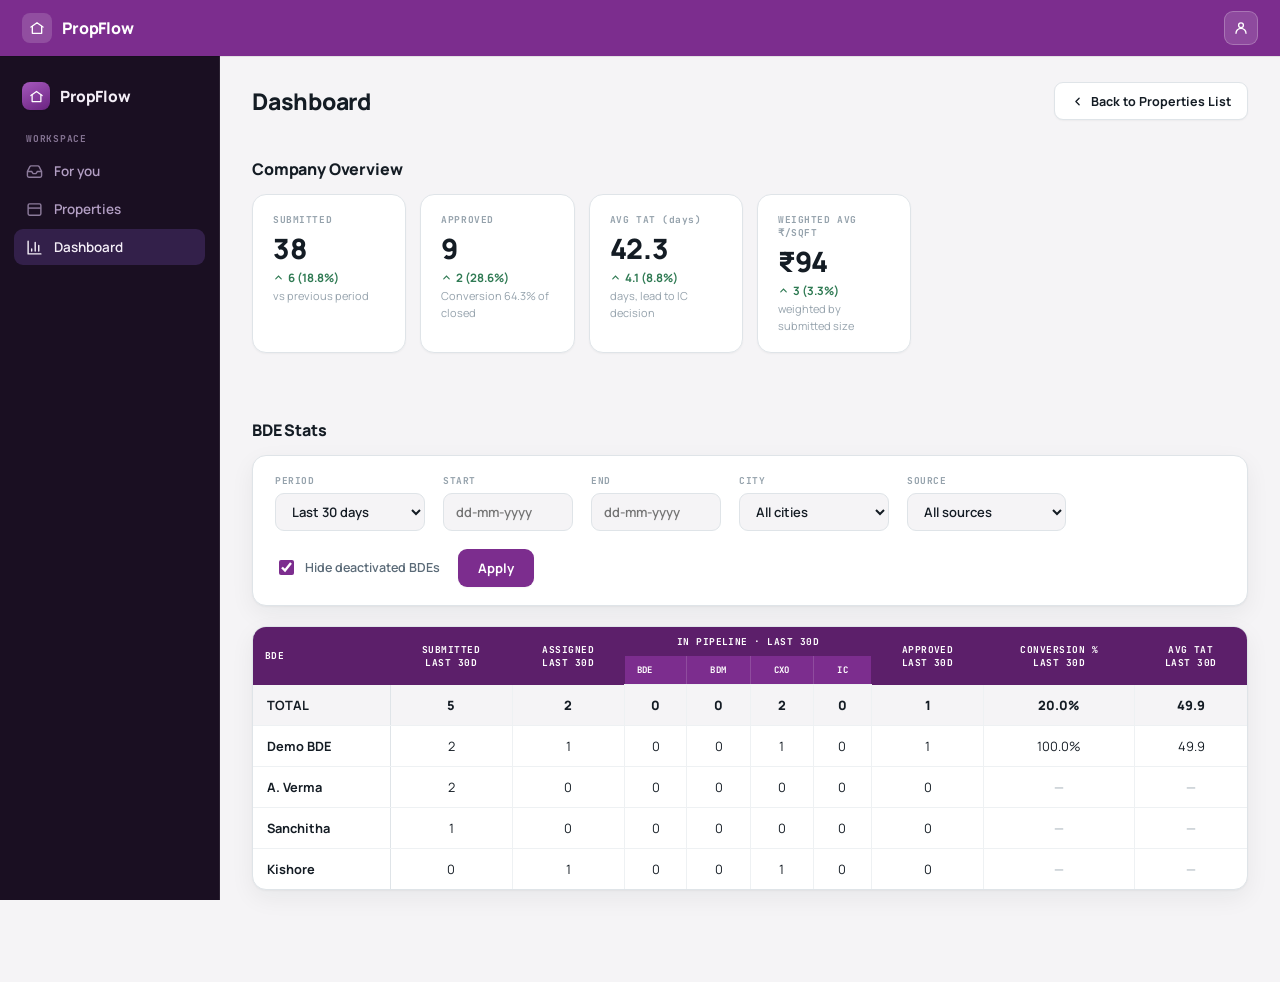
==== commit 8e5a8961: "Launch Flow / Market Ops -> Coming Soon with link to current PropFlow Both tabs now show a Coming So" ====
--- a/bde-stats.html
+++ b/bde-stats.html
@@ -95,7 +95,6 @@
       <div class="navlabel">Workspace</div>
       <a class="nitem" href="inbox.html"><svg viewBox="0 0 24 24" fill="none" stroke="currentColor" stroke-width="2"><path d="M22 12h-6l-2 3h-4l-2-3H2"/><path d="M5.45 5.11 2 12v6a2 2 0 0 0 2 2h16a2 2 0 0 0 2-2v-6l-3.45-6.89A2 2 0 0 0 16.76 4H7.24a2 2 0 0 0-1.79 1.11Z"/></svg>For you</a>
       <a class="nitem" href="dashboard.html"><svg viewBox="0 0 24 24" fill="none" stroke="currentColor" stroke-width="2"><rect x="3" y="4" width="18" height="16" rx="2"/><path d="M3 10h18"/></svg>Properties</a>
-      <a class="nitem" href="catchment-reports.html"><svg viewBox="0 0 24 24" fill="none" stroke="currentColor" stroke-width="2"><path d="M3 3v9l9 9 9-9-9-9z"/><circle cx="12" cy="12" r="2.4"/></svg>Catchment Reports</a>
       <a class="nitem on" href="bde-stats.html"><svg viewBox="0 0 24 24" fill="none" stroke="currentColor" stroke-width="2" stroke-linecap="round" stroke-linejoin="round"><path d="M3 3v18h18"/><path d="M18 17V9M13 17V5M8 17v-3"/></svg>Dashboard</a>
     </div>
   </div>
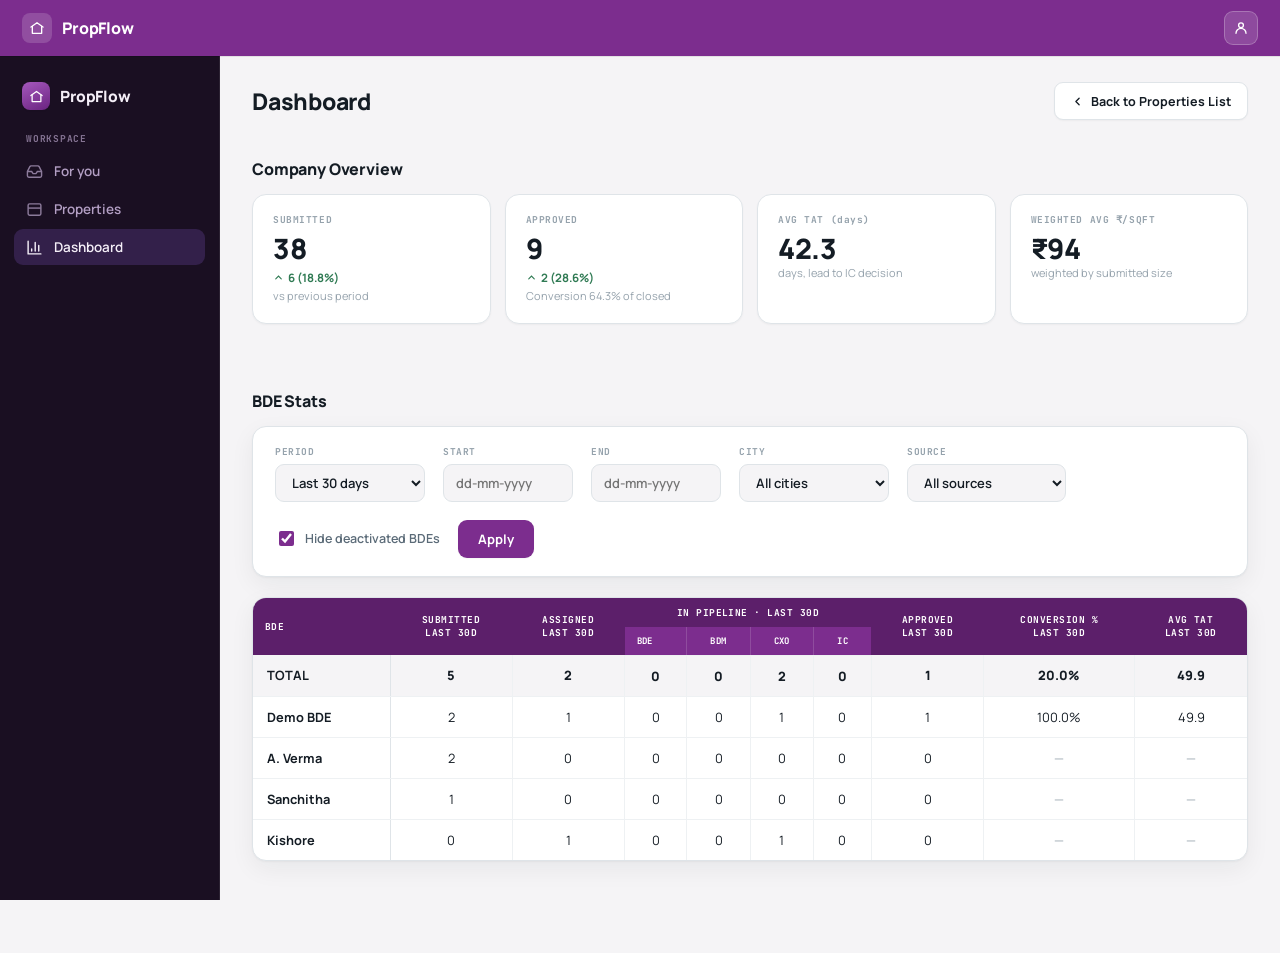
==== commit be8f1cb3: "BDE Stats: drop delta comparators on Avg TAT / Weighted Avg, fix KPI grid gap Avg TAT and Weighted A" ====
--- a/bde-stats.html
+++ b/bde-stats.html
@@ -28,7 +28,7 @@
 
   .sectiontitle{font-size:16px; font-weight:800; margin:0 0 14px; letter-spacing:-.01em;}
   .section{margin-bottom:32px;}
-  .kpis{display:grid; grid-template-columns:repeat(6, 1fr); gap:14px; margin-bottom:16px;}
+  .kpis{display:grid; grid-template-columns:repeat(4, 1fr); gap:14px; margin-bottom:16px;}
   .kpi{border:1px solid var(--line); border-radius:14px; background:var(--panel); box-shadow:var(--shadow-sm); padding:18px 20px; animation:riseIn .3s ease-out both;}
   .kpi .k{font-family:'JetBrains Mono',monospace; font-size:9.5px; font-weight:700; letter-spacing:.06em; text-transform:uppercase; color:var(--faint); margin-bottom:8px;}
   .kpi .v{font-size:28px; font-weight:800; letter-spacing:-.01em; line-height:1;}
@@ -203,14 +203,15 @@
 function cell(v) { return v === null || v === undefined ? '<span class="dash">&mdash;</span>' : v; }
 
 function renderKpis(k) {
-  function card(label, kk) {
+  function card(label, kk, showDelta) {
+    var delta = showDelta === false ? '' : '<div class="delta ' + kk.dir + '">' + kk.delta + '</div>';
     return '<div class="kpi"><div class="k">' + label + '</div><div class="v">' + kk.v + '</div>' +
-      '<div class="delta ' + kk.dir + '">' + kk.delta + '</div><div class="sub">' + kk.sub + '</div></div>';
+      delta + '<div class="sub">' + kk.sub + '</div></div>';
   }
   document.getElementById('kpis').innerHTML =
     card('Submitted', k.submitted) + card('Approved', k.approved) +
-    card('Avg TAT <span style="text-transform:none;">(days)</span>', k.avgTat) +
-    card('Weighted Avg &#8377;/sqft', k.wsqft);
+    card('Avg TAT <span style="text-transform:none;">(days)</span>', k.avgTat, false) +
+    card('Weighted Avg &#8377;/sqft', k.wsqft, false);
 }
 
 function renderTable(rows) {
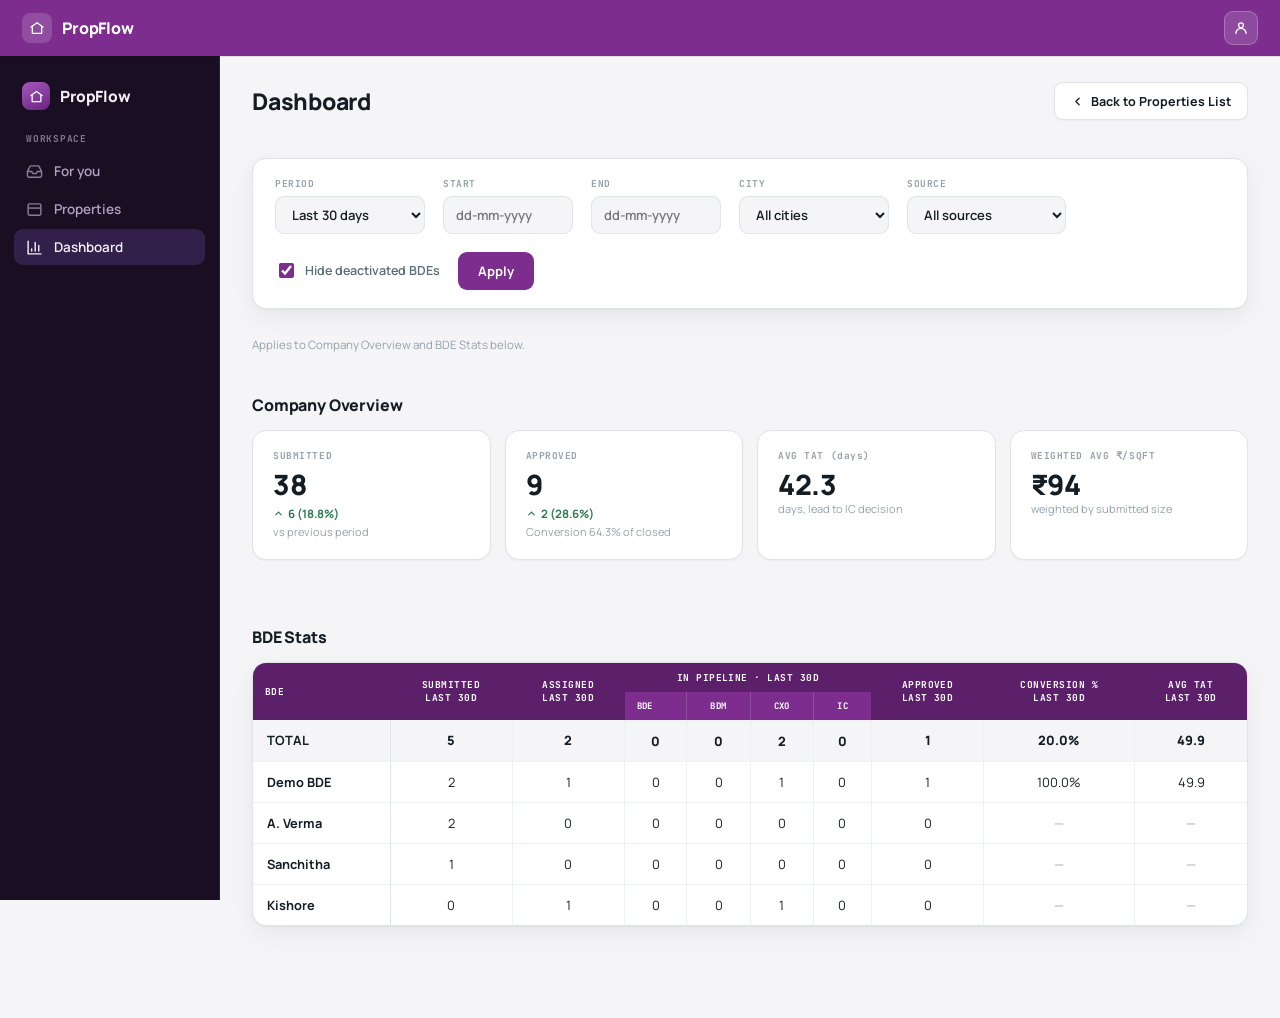
==== commit b6636a8c: "Move BDE Stats filter bar above both sections it affects The filter bar sat under the "BDE Stats" he" ====
--- a/bde-stats.html
+++ b/bde-stats.html
@@ -15,7 +15,8 @@
   .backbtn:hover{border-color:var(--accent); color:var(--accent);}
   .backbtn svg{width:13px;height:13px;}
 
-  .filterbar{border:1px solid var(--line); border-radius:14px; background:var(--panel); box-shadow:var(--shadow-md); padding:18px 22px; display:flex; align-items:flex-end; gap:18px; flex-wrap:wrap; margin-bottom:20px;}
+  .filterbar{border:1px solid var(--line); border-radius:14px; background:var(--panel); box-shadow:var(--shadow-md); padding:18px 22px; display:flex; align-items:flex-end; gap:18px; flex-wrap:wrap; margin-bottom:10px;}
+  .secdesc{font-size:11.5px; color:var(--faint); margin:0 0 24px;}
   .ffield{display:flex; flex-direction:column; gap:6px;}
   .ffield label{font-family:'JetBrains Mono',monospace; font-size:9.5px; font-weight:700; letter-spacing:.06em; text-transform:uppercase; color:var(--faint);}
   .ffield select, .ffield input{height:38px; padding:0 12px; border:1px solid var(--line); border-radius:9px; background:var(--paper); font-size:13px; font-weight:600; color:var(--ink); font-family:inherit;}
@@ -57,9 +58,18 @@
   @media (max-width: 900px){
     .kpis{grid-template-columns:repeat(3, 1fr);}
   }
-  @media (max-width: 560px){
+  @media (max-width: 720px){
+    body{overflow-x:hidden;}
+    .wrap{padding:20px 16px 40px;}
+    .head{flex-wrap:wrap; gap:12px;}
+    h1{font-size:19px;}
+    .backbtn{font-size:11.5px; padding:0 12px;}
+    .filterbar{padding:14px 16px; gap:12px; align-items:stretch;}
+    .ffield{flex:1 1 100%;}
+    .ffield select, .ffield input{width:100%; box-sizing:border-box;}
+    .fcheck{flex:1 1 100%; padding-bottom:0;}
+    .applybtn{width:100%;}
     .kpis{grid-template-columns:repeat(2, 1fr);}
-    .filterbar{align-items:stretch;}
   }
 </style>
 </head>
@@ -106,6 +116,17 @@
         <a class="backbtn" href="dashboard.html"><svg viewBox="0 0 24 24" fill="none" stroke="currentColor" stroke-width="2.4" stroke-linecap="round" stroke-linejoin="round"><path d="m15 18-6-6 6-6"/></svg>Back to Properties List</a>
       </div>
 
+      <div class="filterbar">
+        <div class="ffield"><label>Period</label><select id="fPeriod"><option>Last 7 days</option><option selected>Last 30 days</option><option>Last 90 days</option><option>Custom range</option></select></div>
+        <div class="ffield"><label>Start</label><input type="text" placeholder="dd-mm-yyyy" disabled></div>
+        <div class="ffield"><label>End</label><input type="text" placeholder="dd-mm-yyyy" disabled></div>
+        <div class="ffield"><label>City</label><select id="fCity"><option>All cities</option><option>Bengaluru</option><option>Chennai</option><option>Hyderabad</option></select></div>
+        <div class="ffield"><label>Source</label><select id="fSource"><option>All sources</option><option>Self</option><option>Consultant</option><option>Employee Referral</option></select></div>
+        <label class="fcheck"><input type="checkbox" checked>Hide deactivated BDEs</label>
+        <button class="applybtn" id="applyBtn">Apply</button>
+      </div>
+      <div class="secdesc">Applies to Company Overview and BDE Stats below.</div>
+
       <div class="section">
         <div class="sectiontitle">Company Overview</div>
         <div class="kpis" id="kpis"></div>
@@ -113,16 +134,6 @@
 
       <div class="section">
         <div class="sectiontitle">BDE Stats</div>
-
-        <div class="filterbar">
-          <div class="ffield"><label>Period</label><select id="fPeriod"><option>Last 7 days</option><option selected>Last 30 days</option><option>Last 90 days</option><option>Custom range</option></select></div>
-          <div class="ffield"><label>Start</label><input type="text" placeholder="dd-mm-yyyy" disabled></div>
-          <div class="ffield"><label>End</label><input type="text" placeholder="dd-mm-yyyy" disabled></div>
-          <div class="ffield"><label>City</label><select id="fCity"><option>All cities</option><option>Bengaluru</option><option>Chennai</option><option>Hyderabad</option></select></div>
-          <div class="ffield"><label>Source</label><select id="fSource"><option>All sources</option><option>Self</option><option>Consultant</option><option>Employee Referral</option></select></div>
-          <label class="fcheck"><input type="checkbox" checked>Hide deactivated BDEs</label>
-          <button class="applybtn" id="applyBtn">Apply</button>
-        </div>
 
         <div class="tablewrap">
           <table>
